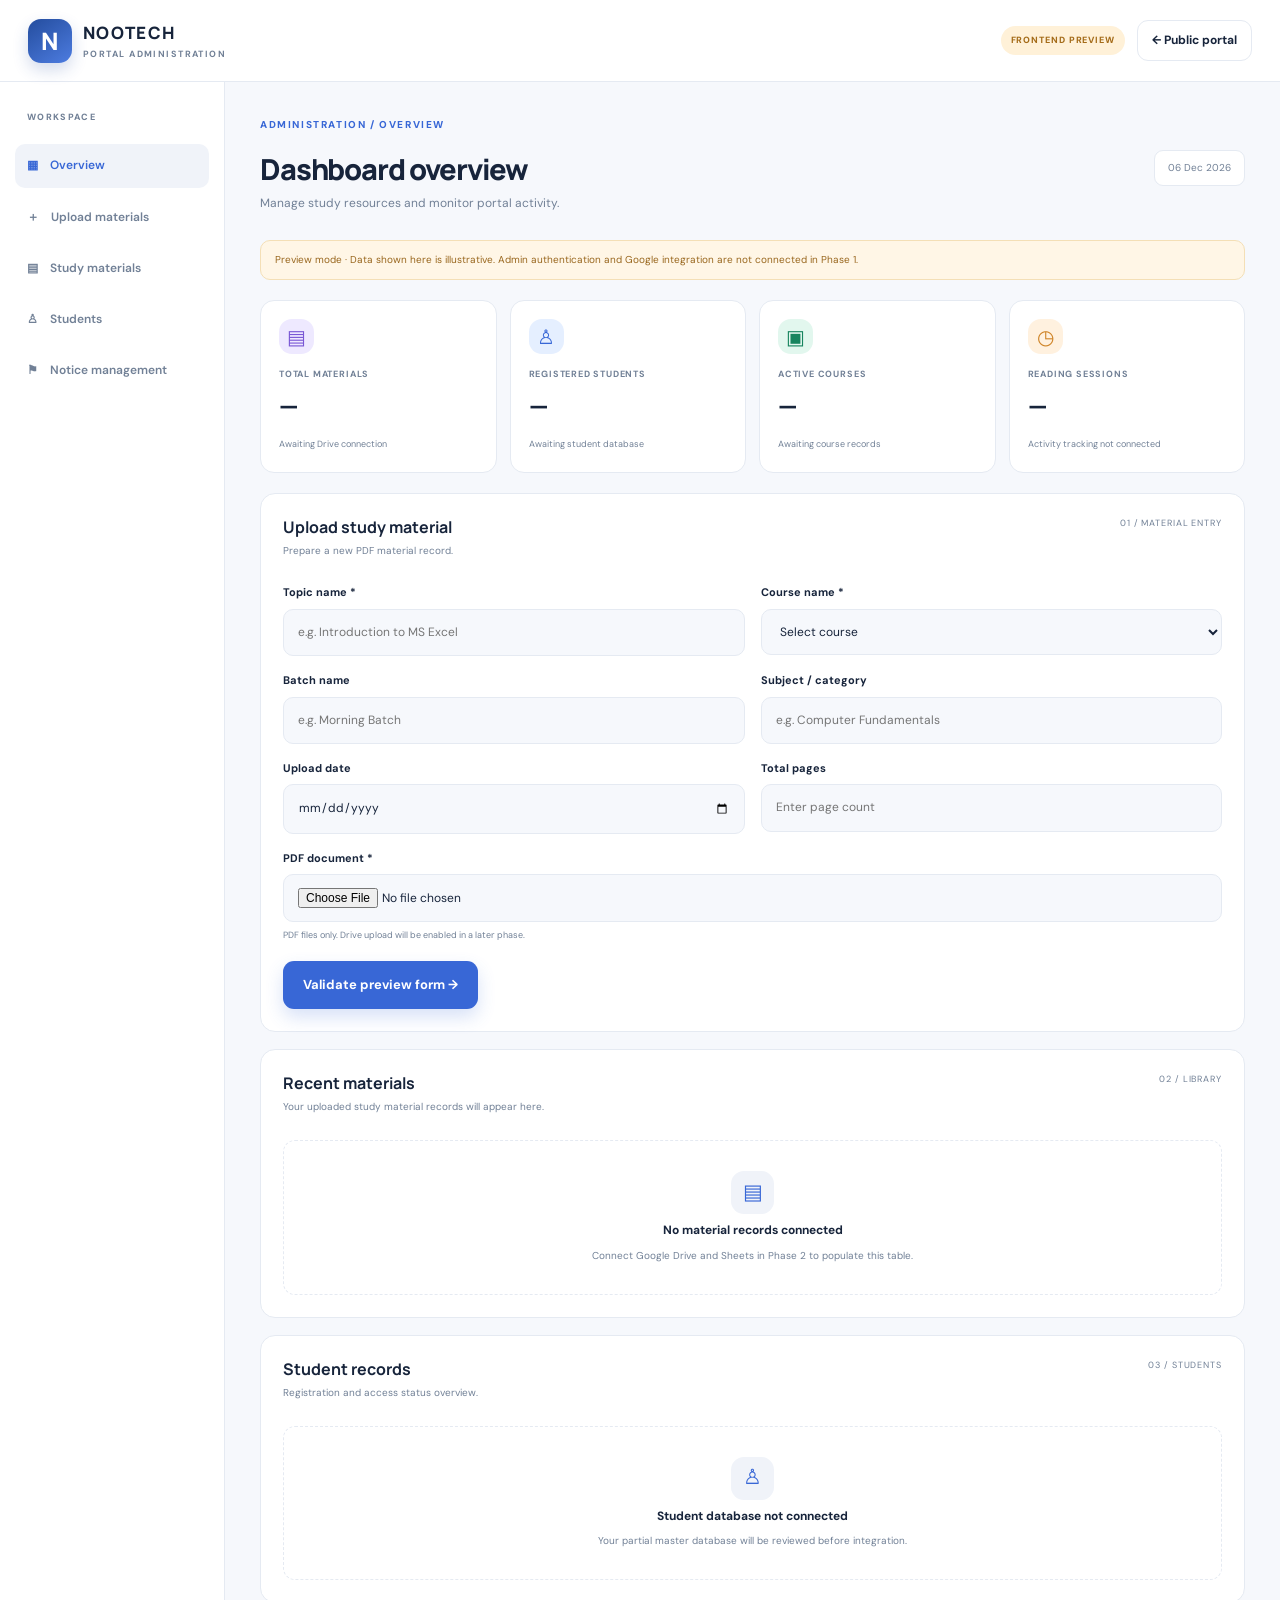
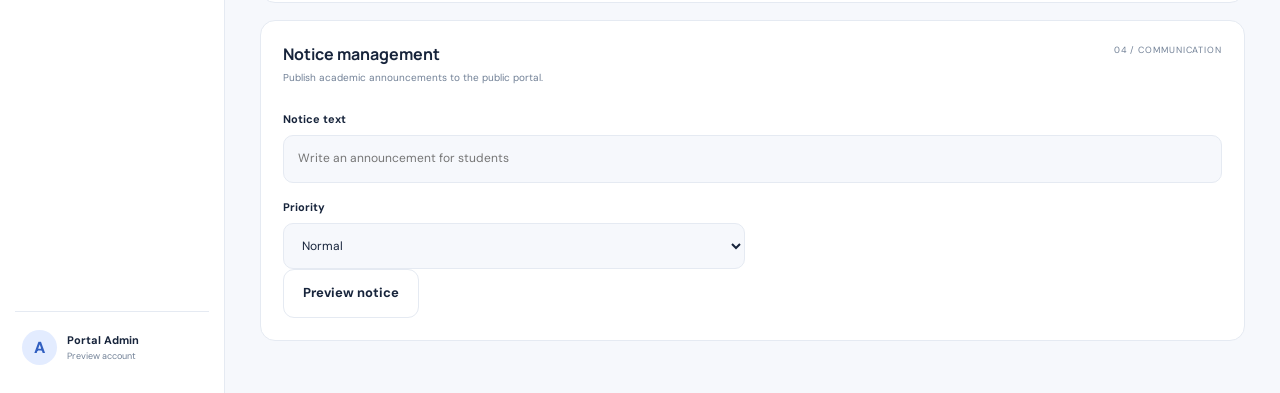
==== admin.html @ 755fc2bf "Add files via upload" ====
<!DOCTYPE html>
<html lang="en"><head><meta charset="UTF-8"><meta name="viewport" content="width=device-width,initial-scale=1"><title>Admin Dashboard | Nootech Study Portal</title><link rel="preconnect" href="https://fonts.googleapis.com"><link href="https://fonts.googleapis.com/css2?family=DM+Sans:wght@400;500;600;700&family=Manrope:wght@400;500;600;700;800&display=swap" rel="stylesheet"><link rel="stylesheet" href="css/style.css"></head>
<body class="dashboard-body">
<header class="site-header dashboard-header"><a class="brand" href="index.html"><div class="brand-logo"><span class="logo-fallback">N</span></div><div class="brand-copy"><strong>NOOTECH</strong><span>PORTAL ADMINISTRATION</span></div></a><div class="header-actions"><span class="admin-preview-label">FRONTEND PREVIEW</span><a class="btn btn-small btn-outline" href="index.html">← Public portal</a></div></header>
<main class="dashboard-wrap">
  <aside class="sidebar"><div class="sidebar-label">WORKSPACE</div><a class="side-link selected" href="#overview">▦ <span>Overview</span></a><a class="side-link" href="#upload">＋ <span>Upload materials</span></a><a class="side-link" href="#materials">▤ <span>Study materials</span></a><a class="side-link" href="#students">♙ <span>Students</span></a><a class="side-link" href="#notices">⚑ <span>Notice management</span></a><div class="sidebar-bottom"><span class="admin-avatar">A</span><div><b>Portal Admin</b><small>Preview account</small></div></div></aside>
  <div class="dashboard-content">
    <div class="dashboard-title" id="overview"><div><div class="eyebrow">ADMINISTRATION / OVERVIEW</div><h1>Dashboard overview</h1><p>Manage study resources and monitor portal activity.</p></div><span class="date-pill" id="adminDate">Today</span></div>
    <div class="preview-banner">Preview mode · Data shown here is illustrative. Admin authentication and Google integration are not connected in Phase 1.</div>
    <div class="stats-grid"><article class="stat-card"><span class="stat-icon purple">▤</span><small>TOTAL MATERIALS</small><strong>—</strong><em>Awaiting Drive connection</em></article><article class="stat-card"><span class="stat-icon blue">♙</span><small>REGISTERED STUDENTS</small><strong>—</strong><em>Awaiting student database</em></article><article class="stat-card"><span class="stat-icon green">▣</span><small>ACTIVE COURSES</small><strong>—</strong><em>Awaiting course records</em></article><article class="stat-card"><span class="stat-icon orange">◷</span><small>READING SESSIONS</small><strong>—</strong><em>Activity tracking not connected</em></article></div>
    <section class="panel" id="upload"><div class="panel-heading"><div><h2>Upload study material</h2><p>Prepare a new PDF material record.</p></div><span class="panel-step">01 / MATERIAL ENTRY</span></div><form class="admin-form" id="uploadPreviewForm"><div class="form-grid"><div class="field"><label>Topic name *</label><input required placeholder="e.g. Introduction to MS Excel"></div><div class="field"><label>Course name *</label><select required><option value="">Select course</option><option>OS-CIT</option><option>CCC</option><option>ADCA</option><option>APGDCA</option><option>Tally Prime with GST</option><option>General</option></select></div><div class="field"><label>Batch name</label><input placeholder="e.g. Morning Batch"></div><div class="field"><label>Subject / category</label><input placeholder="e.g. Computer Fundamentals"></div><div class="field"><label>Upload date</label><input type="date" id="uploadDate"></div><div class="field"><label>Total pages</label><input type="number" min="1" placeholder="Enter page count"></div><div class="field field-wide"><label>PDF document *</label><input type="file" accept="application/pdf" required><small>PDF files only. Drive upload will be enabled in a later phase.</small></div></div><button class="btn btn-primary" type="submit">Validate preview form →</button><span class="form-feedback" id="uploadFeedback"></span></form></section>
    <section class="panel" id="materials"><div class="panel-heading"><div><h2>Recent materials</h2><p>Your uploaded study material records will appear here.</p></div><span class="panel-step">02 / LIBRARY</span></div><div class="empty-state"><div class="empty-icon">▤</div><b>No material records connected</b><span>Connect Google Drive and Sheets in Phase 2 to populate this table.</span></div></section>
    <section class="panel" id="students"><div class="panel-heading"><div><h2>Student records</h2><p>Registration and access status overview.</p></div><span class="panel-step">03 / STUDENTS</span></div><div class="empty-state"><div class="empty-icon">♙</div><b>Student database not connected</b><span>Your partial master database will be reviewed before integration.</span></div></section>
    <section class="panel" id="notices"><div class="panel-heading"><div><h2>Notice management</h2><p>Publish academic announcements to the public portal.</p></div><span class="panel-step">04 / COMMUNICATION</span></div><div class="form-grid"><div class="field field-wide"><label>Notice text</label><input id="noticeDraft" placeholder="Write an announcement for students"></div><div class="field"><label>Priority</label><select><option>Normal</option><option>Important</option><option>Urgent</option></select></div></div><button class="btn btn-outline" id="noticePreview">Preview notice</button><span class="form-feedback" id="noticeFeedback"></span></section>
  </div>
</main><script src="js/app.js"></script></body></html>
---- css/style.css ----
@import url('https://fonts.googleapis.com/css2?family=DM+Sans:wght@400;500;600;700&family=Manrope:wght@400;500;600;700;800&display=swap');
:root{--bg:#f6f8fc;--surface:#fff;--surface-2:#f0f3f9;--text:#17243b;--muted:#718096;--line:#e5eaf2;--navy:#142746;--blue:#3867d6;--blue-2:#244da9;--green:#16845e;--shadow:0 18px 55px rgba(22,43,78,.09);--radius:20px}
[data-theme="dark"]{--bg:#0d1524;--surface:#131f32;--surface-2:#1b2a40;--text:#edf3ff;--muted:#a0aec2;--line:#263750;--navy:#eaf1ff;--blue:#79a1ff;--blue-2:#4f7ee8;--green:#58c99c;--shadow:0 18px 55px rgba(0,0,0,.25)}
*{box-sizing:border-box}html{scroll-behavior:smooth}body{margin:0;background:var(--bg);color:var(--text);font-family:'DM Sans',sans-serif;line-height:1.6}a{color:inherit;text-decoration:none}button,input,select{font:inherit}button,a{ -webkit-tap-highlight-color:transparent}.section-wrap{width:min(1160px,calc(100% - 48px));margin-inline:auto}
.announcement{height:38px;background:#122544;color:#eaf1ff;display:flex;align-items:center;overflow:hidden;font-size:11px;letter-spacing:.04em}.announcement-tag{height:100%;display:flex;align-items:center;padding:0 18px;background:#315fc1;font-weight:800;white-space:nowrap}.ticker{overflow:hidden;flex:1}.ticker-track{white-space:nowrap;display:inline-block;padding-left:100%;animation:ticker 26s linear infinite}.ticker:hover .ticker-track{animation-play-state:paused}@keyframes ticker{to{transform:translateX(-100%)}}
.site-header{height:82px;padding:0 max(24px,calc((100% - 1160px)/2));display:flex;align-items:center;justify-content:space-between;background:var(--surface);border-bottom:1px solid var(--line);position:relative;z-index:5}.brand{display:flex;align-items:center;gap:11px}.brand-logo{width:44px;height:44px;border-radius:13px;background:linear-gradient(145deg,#244d9e,#4d7ce0);display:grid;place-items:center;overflow:hidden;box-shadow:0 7px 16px #244d9e33}.brand-logo img{width:100%;height:100%;object-fit:contain;background:#fff}.logo-fallback{display:grid;place-items:center;color:#fff;font:800 24px Manrope,sans-serif}.brand-copy{display:flex;flex-direction:column;line-height:1.2}.brand-copy strong{font:800 17px Manrope,sans-serif;letter-spacing:.08em}.brand-copy span{font-size:9px;letter-spacing:.16em;color:var(--muted);font-weight:700;margin-top:5px}.desktop-nav{display:flex;gap:32px;color:var(--muted);font-size:13px;font-weight:600}.desktop-nav a:hover,.desktop-nav a.active{color:var(--blue)}.header-actions{display:flex;align-items:center;gap:12px}.icon-btn,.menu-toggle{border:1px solid var(--line);background:var(--surface);color:var(--text);width:39px;height:39px;border-radius:12px;cursor:pointer;font-size:18px}.menu-toggle{display:none}.btn{display:inline-flex;align-items:center;justify-content:center;gap:12px;padding:13px 19px;border-radius:11px;font-weight:700;font-size:13px;border:1px solid transparent;cursor:pointer;transition:.2s}.btn:hover{transform:translateY(-2px)}.btn-primary{background:var(--blue);color:#fff;box-shadow:0 8px 18px #3867d633}.btn-primary:hover{background:var(--blue-2)}.btn-outline{border-color:var(--line);color:var(--text);background:var(--surface)}.btn-quiet{color:var(--text);background:transparent}.btn-small{padding:10px 14px;font-size:12px}.btn-white{background:#fff;color:#17345e}.btn-full{width:100%;margin-top:8px}
.hero{min-height:520px;display:grid;grid-template-columns:1.05fr .95fr;align-items:center;gap:55px;padding-block:72px 62px}.eyebrow{font-size:10px;font-weight:800;letter-spacing:.16em;color:var(--blue);margin-bottom:16px}.pulse{display:inline-block;width:7px;height:7px;background:#24b47e;border-radius:50%;margin-right:8px;box-shadow:0 0 0 4px #24b47e20}.hero h1{font:800 clamp(42px,5vw,65px)/1.09 Manrope,sans-serif;letter-spacing:-.055em;margin:0;color:var(--text)}.hero h1 span,.section-heading h2 span{color:var(--blue)}.hero-lead{max-width:530px;color:var(--muted);font-size:15px;line-height:1.85;margin:22px 0 25px}.hero-actions{display:flex;align-items:center;gap:13px;flex-wrap:wrap}.hero-trust{font-size:11px;color:var(--muted);margin-top:26px}.trust-icon{display:inline-grid;place-items:center;width:18px;height:18px;border-radius:50%;background:#dff6eb;color:#16845e;font-weight:800;margin-right:7px}.hero-visual{height:370px;position:relative;display:grid;place-items:center}.visual-glow{position:absolute;width:340px;height:340px;background:radial-gradient(circle,#dce8ff 0%,#e9efff77 50%,transparent 72%);border-radius:50%}.main-visual-card{width:min(390px,90%);height:290px;position:relative;z-index:1;border:1px solid #ffffffaa;border-radius:23px;background:linear-gradient(145deg,#1b345a,#10213d);box-shadow:0 30px 70px #152b4c35;padding:20px;color:white;transform:rotate(-3deg)}.visual-top{display:flex;gap:5px;align-items:center}.tiny-dot{width:6px;height:6px;border-radius:50%;background:#6f91c6}.visual-label{font-size:8px;letter-spacing:.2em;color:#a8bddf;margin-left:auto}.book-illustration{height:175px;position:relative;display:grid;place-items:center}.book{position:absolute;width:112px;height:145px;border-radius:7px 13px 13px 7px;box-shadow:9px 12px 22px #07152b66}.book-back{background:#83a8ed;transform:translate(15px,-2px) rotate(8deg)}.book-front{background:linear-gradient(145deg,#f6f8ff,#dbe7ff);color:#234b91;display:flex;flex-direction:column;align-items:center;justify-content:center;transform:translate(-9px,3px) rotate(-4deg);border-left:6px solid #b6cdf6}.book-mark{font:800 36px Manrope}.book-front small{font-size:9px;font-weight:800;letter-spacing:.14em;text-align:center}.pdf-chip{position:absolute;right:70px;bottom:25px;background:#fff;color:#d94d56;padding:7px 10px;border-radius:8px;font-size:10px;font-weight:800;box-shadow:0 7px 18px #06162c44}.visual-bottom{display:flex;align-items:center;justify-content:space-between;border-top:1px solid #ffffff22;padding-top:14px}.visual-bottom div:first-child{display:flex;flex-direction:column}.visual-bottom strong{font-size:12px}.visual-bottom span{font-size:9px;color:#a9bbd8}.round-arrow{width:30px;height:30px;display:grid;place-items:center;background:#ffffff18;border-radius:50%}.floating-note{position:absolute;right:-3px;bottom:30px;z-index:2;background:var(--surface);padding:13px 17px;border-radius:14px;box-shadow:var(--shadow);display:flex;align-items:center;gap:11px}.note-icon{width:33px;height:33px;background:#fff2d9;color:#d58a17;display:grid;place-items:center;border-radius:10px}.floating-note div{display:flex;flex-direction:column}.floating-note b{font-size:11px}.floating-note small{font-size:9px;color:var(--muted)}.hero-orbit{position:absolute;border:1px solid #a9c3f855;border-radius:50%;transform:rotate(-20deg)}.orbit-one{width:440px;height:230px}.orbit-two{width:490px;height:280px;transform:rotate(35deg)}
.status-strip{display:grid;grid-template-columns:repeat(3,1fr);background:var(--surface);border:1px solid var(--line);border-radius:16px;box-shadow:var(--shadow);padding:19px 26px;margin-bottom:95px}.status-item{display:flex;align-items:center;gap:13px;padding-left:22px;border-left:1px solid var(--line)}.status-item:first-child{border:0;padding-left:0}.status-icon{width:36px;height:36px;display:grid;place-items:center;border-radius:11px;background:var(--surface-2);color:var(--blue);font-size:18px}.status-green{color:#1aab78}.status-item div{display:flex;flex-direction:column}.status-item small{font-size:9px;letter-spacing:.1em;color:var(--muted);font-weight:700}.status-item strong{font-size:12px;margin-top:3px}
.feature-section{padding-bottom:100px}.section-heading{display:flex;justify-content:space-between;align-items:end;margin-bottom:31px}.section-heading h2,.notice-inner h2{font:800 34px/1.2 Manrope,sans-serif;letter-spacing:-.04em;margin:0}.section-heading p{max-width:340px;color:var(--muted);font-size:13px;line-height:1.8;margin:0 0 4px}.feature-grid{display:grid;grid-template-columns:repeat(4,1fr);gap:15px}.feature-card{position:relative;overflow:hidden;min-height:210px;background:var(--surface);border:1px solid var(--line);border-radius:17px;padding:24px 21px;transition:.25s}.feature-card:hover{transform:translateY(-5px);box-shadow:var(--shadow)}.feature-icon,.stat-icon{width:42px;height:42px;display:grid;place-items:center;border-radius:13px;font-size:20px;margin-bottom:20px}.purple{background:#eee9ff;color:#7957d5}.blue{background:#e5efff;color:#3867d6}.green{background:#e2f7ee;color:#16845e}.orange{background:#fff1df;color:#cf8427}.feature-card h3{font:700 15px Manrope;margin:0 0 9px}.feature-card p{font-size:11px;line-height:1.8;color:var(--muted);margin:0;max-width:210px}.feature-index{position:absolute;right:19px;bottom:15px;color:var(--line);font:800 25px Manrope}
.notice-section{background:var(--surface-2);padding:62px 0}.notice-inner{display:grid;grid-template-columns:.8fr 1.2fr;align-items:center;gap:55px}.notice-inner h2{font-size:29px}.notice-inner p{font-size:12px;color:var(--muted)}.notice-placeholder{background:var(--surface);border:1px solid var(--line);border-radius:15px;padding:20px;display:flex;align-items:center;gap:15px}.notice-symbol{width:38px;height:38px;border-radius:12px;background:#fff0d9;color:#c57a17;display:grid;place-items:center;font-weight:800}.notice-placeholder div{display:flex;flex-direction:column;flex:1}.notice-placeholder b{font-size:12px}.notice-placeholder small{font-size:10px;color:var(--muted);margin-top:4px}.notice-arrow{color:var(--blue)}
.admission-section{padding-block:80px}.admission-card{min-height:285px;background:linear-gradient(115deg,#172e52,#2857a6);border-radius:23px;overflow:hidden;position:relative;padding:48px 55px;color:#fff;display:flex;align-items:center;justify-content:space-between}.admission-copy{position:relative;z-index:1}.light-eyebrow{color:#a9c7ff}.admission-card h2{font:800 34px/1.17 Manrope;margin:0;letter-spacing:-.04em}.admission-card p{font-size:12px;color:#c8d6ed;max-width:420px;margin:14px 0 21px}.admission-orb{position:absolute;width:420px;height:420px;border:1px solid #ffffff18;border-radius:50%;right:18%;top:-80px;box-shadow:0 0 0 45px #ffffff08,0 0 0 90px #ffffff05}.admission-side{position:relative;z-index:1;display:flex;flex-direction:column;align-items:center;gap:10px;margin-right:8%}.admission-emblem{width:110px;height:110px;border:1px solid #ffffff55;border-radius:28px;display:grid;place-items:center;font:800 54px Manrope;color:#fff;transform:rotate(8deg)}.admission-emblem span{font-size:22px;color:#a9c7ff}.admission-side small{font-size:8px;letter-spacing:.17em;color:#c8d6ed}
.site-footer{background:#0f1e35;color:#fff;padding-top:52px}.footer-main{display:grid;grid-template-columns:1.4fr .7fr .8fr 1.2fr;gap:35px;padding-bottom:43px}.footer-brand .brand-copy strong{color:#fff}.footer-brand .brand-copy span{color:#9caec9}.footer-brand p{font-size:11px;line-height:1.9;color:#a6b5cc;max-width:250px;margin-top:18px}.footer-links,.footer-contact{display:flex;flex-direction:column;gap:10px;font-size:11px;color:#a6b5cc}.footer-links b,.footer-contact b{font-size:11px;color:#fff;margin-bottom:5px}.footer-links a:hover,.footer-contact a:hover{color:#fff}.footer-bottom{border-top:1px solid #ffffff20;min-height:58px;display:flex;align-items:center;justify-content:space-between;color:#93a4bf;font-size:10px}.footer-bottom b{color:#fff}
.modal-backdrop{position:fixed;inset:0;background:#081326b8;backdrop-filter:blur(6px);display:none;place-items:center;padding:20px;z-index:20}.modal-backdrop.open{display:grid}.access-modal{position:relative;width:min(440px,100%);background:var(--surface);border:1px solid var(--line);border-radius:22px;padding:34px;box-shadow:0 30px 100px #06142d66}.modal-close{position:absolute;right:17px;top:13px;border:0;background:transparent;color:var(--muted);font-size:27px;cursor:pointer}.modal-mark{width:42px;height:42px;display:grid;place-items:center;background:linear-gradient(145deg,#244d9e,#4d7ce0);color:white;border-radius:13px;font:800 22px Manrope;margin-bottom:22px}.access-modal h2{font:800 29px Manrope;margin:0}.access-modal p{font-size:12px;color:var(--muted);line-height:1.8;margin:8px 0 23px}.access-modal label,.field label{display:block;font-size:11px;font-weight:700;margin-bottom:7px}.access-modal input,.field input,.field select,.library-search{width:100%;border:1px solid var(--line);background:var(--bg);color:var(--text);padding:13px 14px;border-radius:10px;outline:none;font-size:12px}.access-modal input:focus,.field input:focus,.field select:focus,.library-search:focus{border-color:var(--blue);box-shadow:0 0 0 3px #3867d61a}.modal-foot,.demo-notice{font-size:10px;color:var(--muted);line-height:1.7;margin-top:16px}.demo-notice{padding:9px 11px;background:var(--surface-2);border-radius:8px}
.dashboard-body{background:var(--bg)}.dashboard-header{padding-inline:28px}.admin-preview-label{font-size:9px;letter-spacing:.1em;color:#a46b18;background:#fff1d8;border-radius:20px;padding:7px 10px;font-weight:800}.dashboard-wrap{display:grid;grid-template-columns:225px 1fr;min-height:calc(100vh - 82px)}.sidebar{background:var(--surface);border-right:1px solid var(--line);padding:28px 15px;display:flex;flex-direction:column;gap:8px}.sidebar-label{font-size:9px;letter-spacing:.15em;font-weight:800;color:var(--muted);padding:0 12px 12px}.side-link{display:flex;gap:12px;align-items:center;padding:12px;border-radius:10px;color:var(--muted);font-size:12px;font-weight:600}.side-link.selected,.side-link:hover{background:var(--surface-2);color:var(--blue)}.sidebar-bottom{margin-top:auto;border-top:1px solid var(--line);padding:18px 7px 0;display:flex;align-items:center;gap:10px}.admin-avatar,.student-avatar,.profile-avatar{width:35px;height:35px;border-radius:50%;background:#e3ecff;color:#315fc1;display:grid;place-items:center;font-weight:800}.sidebar-bottom div{display:flex;flex-direction:column}.sidebar-bottom b{font-size:11px}.sidebar-bottom small{font-size:9px;color:var(--muted)}.dashboard-content{padding:35px;max-width:1300px;width:100%;margin:auto}.dashboard-title{display:flex;align-items:center;justify-content:space-between;margin-bottom:22px}.dashboard-title h1,.student-welcome h1{font:800 29px Manrope;margin:0;letter-spacing:-.04em}.dashboard-title p,.student-welcome p{font-size:12px;color:var(--muted);margin:5px 0}.date-pill{background:var(--surface);border:1px solid var(--line);padding:9px 13px;border-radius:9px;font-size:10px;color:var(--muted)}.preview-banner{background:#fff6e6;border:1px solid #f4dfb6;color:#98661d;padding:11px 14px;border-radius:10px;font-size:10px;margin-bottom:20px}.stats-grid{display:grid;grid-template-columns:repeat(4,1fr);gap:13px;margin-bottom:20px}.stat-card,.student-stat{background:var(--surface);border:1px solid var(--line);border-radius:14px;padding:18px}.stat-card .stat-icon,.student-stat .stat-icon{margin-bottom:13px;width:35px;height:35px}.stat-card small,.student-stat small{display:block;font-size:9px;letter-spacing:.09em;color:var(--muted);font-weight:700}.stat-card strong,.student-stat strong{display:block;font:800 25px Manrope;margin:6px 0}.stat-card em,.student-stat>span:last-child{font-size:9px;color:var(--muted);font-style:normal}.panel{background:var(--surface);border:1px solid var(--line);border-radius:15px;padding:22px;margin-bottom:17px}.panel-heading{display:flex;justify-content:space-between;align-items:start;margin-bottom:20px}.panel-heading h2{font:700 16px Manrope;margin:0}.panel-heading p{font-size:10px;color:var(--muted);margin:5px 0}.panel-step{font-size:9px;letter-spacing:.1em;color:var(--muted)}.form-grid{display:grid;grid-template-columns:repeat(2,1fr);gap:16px}.field-wide{grid-column:1/-1}.field small{display:block;font-size:9px;color:var(--muted);margin-top:6px}.admin-form>.btn{margin-top:18px}.form-feedback{font-size:10px;color:var(--green);margin-left:12px}.empty-state{border:1px dashed var(--line);border-radius:12px;padding:30px;display:flex;flex-direction:column;align-items:center;text-align:center;gap:7px}.empty-icon{width:43px;height:43px;border-radius:13px;background:var(--surface-2);display:grid;place-items:center;color:var(--blue);font-size:21px}.empty-state b{font-size:12px}.empty-state span{font-size:10px;color:var(--muted)}.dashboard-content .btn-outline{cursor:pointer}
.student-wrap{width:min(1100px,calc(100% - 40px));margin:48px auto}.student-welcome{display:flex;justify-content:space-between;align-items:center;margin-bottom:22px}.student-avatar{width:52px;height:52px;font-size:20px}.student-summary{display:grid;grid-template-columns:2fr 1fr 1fr;gap:14px;margin-bottom:42px}.student-profile-card,.student-stat{background:var(--surface);border:1px solid var(--line);border-radius:15px;padding:20px}.profile-top{display:flex;gap:13px;align-items:center}.profile-avatar{width:43px;height:43px;font-size:18px}.profile-top small,.profile-details small{font-size:8px;letter-spacing:.1em;color:var(--muted);font-weight:800}.profile-top h2{font:700 16px Manrope;margin:2px 0}.profile-top span{font-size:10px;color:var(--muted)}.profile-details{display:flex;gap:30px;margin-top:22px;padding-top:17px;border-top:1px solid var(--line)}.profile-details div{display:flex;flex-direction:column;gap:4px}.profile-details b{font-size:10px}.library-heading{display:flex;justify-content:space-between;align-items:end;margin-bottom:18px}.library-heading h2{font:800 24px Manrope;margin:0}.library-heading p{font-size:11px;color:var(--muted);margin:4px 0}.library-search{width:230px}.material-empty{min-height:260px;background:var(--surface);border:1px dashed var(--line);border-radius:16px;display:flex;align-items:center;justify-content:center;flex-direction:column;text-align:center;padding:30px}.material-empty h3{font:700 16px Manrope;margin:12px 0 4px}.material-empty p{max-width:410px;color:var(--muted);font-size:11px;margin:0 0 17px}
.reader-body{background:#e9edf4;min-height:100vh}.reader-header{height:72px;padding:0 max(22px,calc((100% - 1100px)/2));background:var(--surface);display:flex;justify-content:space-between;align-items:center;border-bottom:1px solid var(--line)}.reader-shell{width:min(1050px,calc(100% - 40px));margin:35px auto}.reader-title{display:flex;align-items:center;justify-content:space-between;margin-bottom:18px}.reader-title h1{font:800 22px Manrope;margin:0}.reader-title p{font-size:10px;color:var(--muted);margin:4px 0}.secure-pill{font-size:9px;font-weight:800;color:#16845e;background:#e0f5eb;padding:8px 11px;border-radius:20px}.reader-toolbar{height:48px;background:#172b4a;color:#fff;border-radius:10px 10px 0 0;display:flex;align-items:center;justify-content:space-between;padding:0 15px;font-size:9px;letter-spacing:.08em}.reader-toolbar div{display:flex;align-items:center;gap:12px}.reader-toolbar button{border:1px solid #ffffff33;background:#ffffff12;color:#fff;padding:5px 9px;border-radius:5px;font-size:9px}.reader-canvas{background:#dce2eb;min-height:590px;padding:35px;display:flex;justify-content:center}.pdf-page-preview{width:min(490px,100%);min-height:620px;background:#fff;color:#23324a;box-shadow:0 5px 25px #263b5a20;padding:55px 48px;position:relative;overflow:hidden}.pdf-watermark{position:absolute;top:48%;left:5%;width:90%;text-align:center;transform:rotate(-28deg);font:800 22px Manrope;color:#244d9e0e;letter-spacing:.1em}.pdf-page-brand{font:800 11px Manrope;color:#234b91;letter-spacing:.1em}.pdf-page-rule{height:3px;background:#315fc1;margin:13px 0 65px}.pdf-page-kicker{font-size:9px;letter-spacing:.18em;color:#5274ad;font-weight:800}.pdf-page-preview h2{font:800 30px/1.2 Manrope;margin:14px 0}.pdf-page-preview p{font-size:11px;line-height:1.9;color:#728097}.pdf-page-number{position:absolute;bottom:28px;right:35px;font-size:9px;color:#9aa7b8}.reader-disclaimer{text-align:center;font-size:10px;color:#67758a;padding:15px}
@media(max-width:900px){.desktop-nav{gap:17px}.hero{gap:20px}.feature-grid{grid-template-columns:repeat(2,1fr)}.footer-main{grid-template-columns:repeat(2,1fr)}.stats-grid{grid-template-columns:repeat(2,1fr)}.student-summary{grid-template-columns:1fr 1fr}.student-profile-card{grid-column:1/-1}}
@media(max-width:650px){.section-wrap{width:calc(100% - 34px)}.site-header{height:70px;padding-inline:17px}.desktop-nav{display:none}.menu-toggle{display:block}.header-actions .btn{display:none}.brand-logo{width:39px;height:39px}.hero{grid-template-columns:1fr;padding-block:55px 35px;gap:10px}.hero h1{font-size:46px}.hero-lead{font-size:13px}.hero-visual{height:315px}.main-visual-card{height:265px}.floating-note{right:0;bottom:8px}.orbit-one{width:340px}.orbit-two{width:370px}.status-strip{grid-template-columns:1fr;gap:15px;margin-bottom:65px;padding:18px}.status-item{border:0;border-top:1px solid var(--line);padding:13px 0 0}.status-item:first-child{padding:0}.section-heading{display:block}.section-heading h2,.notice-inner h2{font-size:29px}.section-heading p{margin-top:13px}.feature-grid{gap:10px}.feature-card{padding:18px 15px;min-height:205px}.feature-card h3{font-size:13px}.feature-card p{font-size:10px}.notice-inner{grid-template-columns:1fr;gap:18px}.admission-section{padding-block:55px}.admission-card{padding:34px 25px;min-height:310px}.admission-card h2{font-size:29px}.admission-side{display:none}.footer-main{grid-template-columns:1fr 1fr;gap:28px 18px}.footer-bottom{padding-block:14px;gap:8px;align-items:flex-start;flex-direction:column}.access-modal{padding:27px 23px}.dashboard-wrap{grid-template-columns:1fr}.sidebar{display:none}.dashboard-content{padding:22px 15px}.dashboard-title h1{font-size:23px}.stats-grid{gap:9px}.stat-card{padding:13px}.stat-card strong{font-size:21px}.panel{padding:17px}.form-grid{grid-template-columns:1fr}.field-wide{grid-column:auto}.panel-step{display:none}.student-wrap{margin:30px auto}.student-summary{grid-template-columns:1fr}.student-profile-card{grid-column:auto}.profile-details{gap:17px;flex-wrap:wrap}.library-heading{display:block}.library-search{width:100%;margin-top:13px}.reader-title{display:block}.secure-pill{display:inline-block;margin-top:12px}.reader-canvas{padding:15px}.pdf-page-preview{padding:38px 25px;min-height:520px}.reader-toolbar{font-size:8px}.reader-toolbar div{gap:5px}.reader-toolbar button{padding:4px}.reader-header{padding-inline:15px}.admin-preview-label{display:none}}
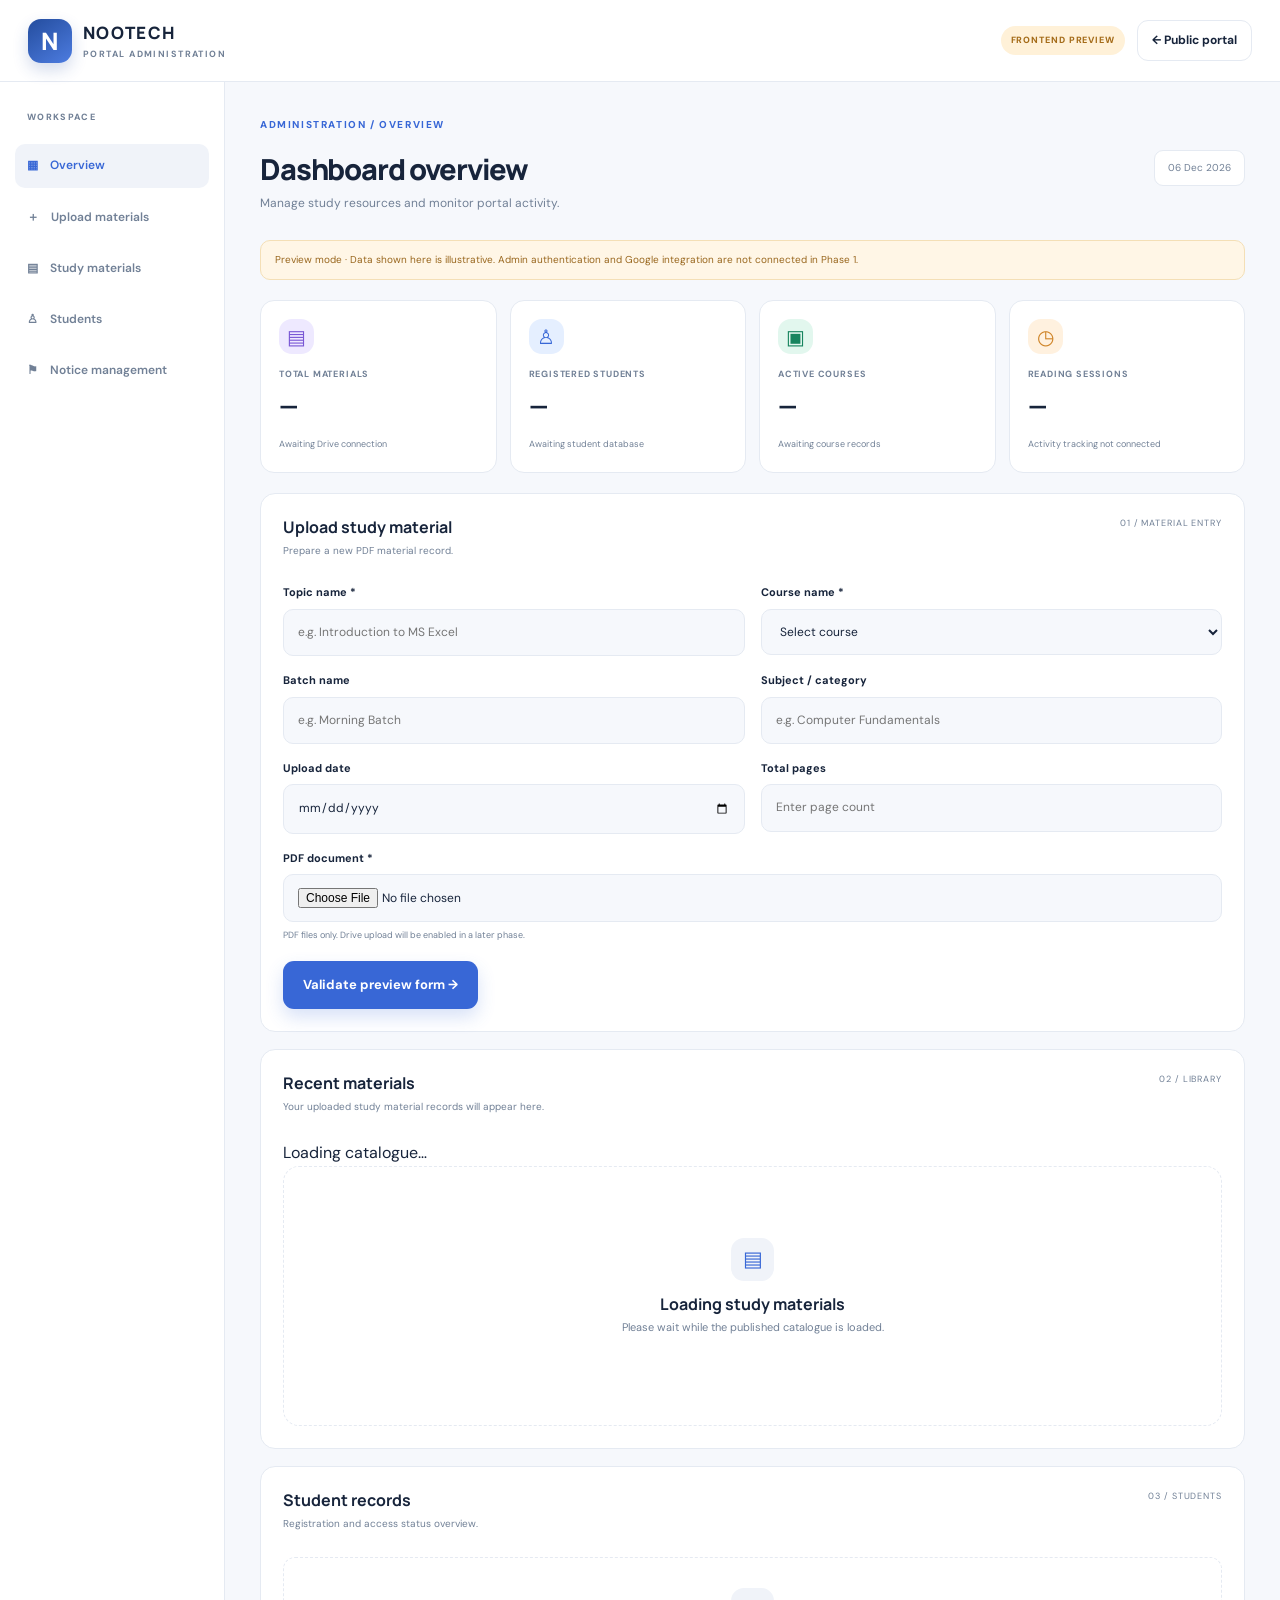
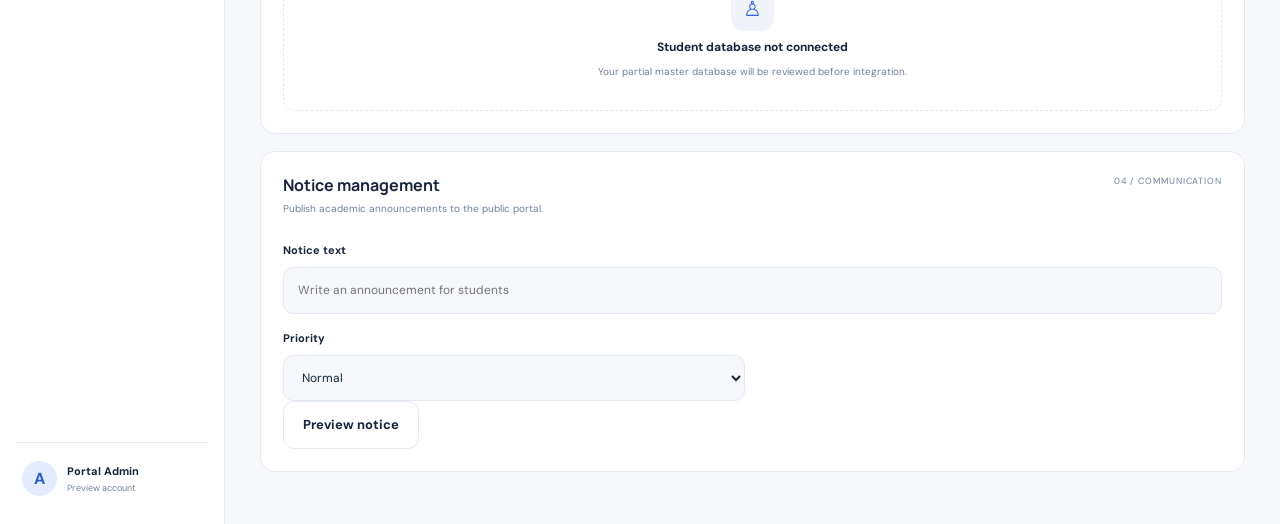
==== commit 040ea01b: "Update admin.html" ====
--- a/admin.html
+++ b/admin.html
@@ -9,7 +9,7 @@
     <div class="preview-banner">Preview mode · Data shown here is illustrative. Admin authentication and Google integration are not connected in Phase 1.</div>
     <div class="stats-grid"><article class="stat-card"><span class="stat-icon purple">▤</span><small>TOTAL MATERIALS</small><strong>—</strong><em>Awaiting Drive connection</em></article><article class="stat-card"><span class="stat-icon blue">♙</span><small>REGISTERED STUDENTS</small><strong>—</strong><em>Awaiting student database</em></article><article class="stat-card"><span class="stat-icon green">▣</span><small>ACTIVE COURSES</small><strong>—</strong><em>Awaiting course records</em></article><article class="stat-card"><span class="stat-icon orange">◷</span><small>READING SESSIONS</small><strong>—</strong><em>Activity tracking not connected</em></article></div>
     <section class="panel" id="upload"><div class="panel-heading"><div><h2>Upload study material</h2><p>Prepare a new PDF material record.</p></div><span class="panel-step">01 / MATERIAL ENTRY</span></div><form class="admin-form" id="uploadPreviewForm"><div class="form-grid"><div class="field"><label>Topic name *</label><input required placeholder="e.g. Introduction to MS Excel"></div><div class="field"><label>Course name *</label><select required><option value="">Select course</option><option>OS-CIT</option><option>CCC</option><option>ADCA</option><option>APGDCA</option><option>Tally Prime with GST</option><option>General</option></select></div><div class="field"><label>Batch name</label><input placeholder="e.g. Morning Batch"></div><div class="field"><label>Subject / category</label><input placeholder="e.g. Computer Fundamentals"></div><div class="field"><label>Upload date</label><input type="date" id="uploadDate"></div><div class="field"><label>Total pages</label><input type="number" min="1" placeholder="Enter page count"></div><div class="field field-wide"><label>PDF document *</label><input type="file" accept="application/pdf" required><small>PDF files only. Drive upload will be enabled in a later phase.</small></div></div><button class="btn btn-primary" type="submit">Validate preview form →</button><span class="form-feedback" id="uploadFeedback"></span></form></section>
-    <section class="panel" id="materials"><div class="panel-heading"><div><h2>Recent materials</h2><p>Your uploaded study material records will appear here.</p></div><span class="panel-step">02 / LIBRARY</span></div><div class="empty-state"><div class="empty-icon">▤</div><b>No material records connected</b><span>Connect Google Drive and Sheets in Phase 2 to populate this table.</span></div></section>
+    <section class="panel" id="materials"><div class="panel-heading"><div><h2>Recent materials</h2><p>Your uploaded study material records will appear here.</p></div><span class="panel-step">02 / LIBRARY</span></div><div class="library-result-line"><span id="adminMaterialCount">Loading catalogue…</span><span id="adminCatalogueStatus"></span></div><div class="material-grid" id="adminMaterialList" aria-live="polite"><div class="material-empty"><div class="empty-icon">▤</div><h3>Loading study materials</h3><p>Please wait while the published catalogue is loaded.</p></div></div></section>
     <section class="panel" id="students"><div class="panel-heading"><div><h2>Student records</h2><p>Registration and access status overview.</p></div><span class="panel-step">03 / STUDENTS</span></div><div class="empty-state"><div class="empty-icon">♙</div><b>Student database not connected</b><span>Your partial master database will be reviewed before integration.</span></div></section>
     <section class="panel" id="notices"><div class="panel-heading"><div><h2>Notice management</h2><p>Publish academic announcements to the public portal.</p></div><span class="panel-step">04 / COMMUNICATION</span></div><div class="form-grid"><div class="field field-wide"><label>Notice text</label><input id="noticeDraft" placeholder="Write an announcement for students"></div><div class="field"><label>Priority</label><select><option>Normal</option><option>Important</option><option>Urgent</option></select></div></div><button class="btn btn-outline" id="noticePreview">Preview notice</button><span class="form-feedback" id="noticeFeedback"></span></section>
   </div>
--- a/css/style.css
+++ b/css/style.css
@@ -15,4 +15,45 @@
 .student-wrap{width:min(1100px,calc(100% - 40px));margin:48px auto}.student-welcome{display:flex;justify-content:space-between;align-items:center;margin-bottom:22px}.student-avatar{width:52px;height:52px;font-size:20px}.student-summary{display:grid;grid-template-columns:2fr 1fr 1fr;gap:14px;margin-bottom:42px}.student-profile-card,.student-stat{background:var(--surface);border:1px solid var(--line);border-radius:15px;padding:20px}.profile-top{display:flex;gap:13px;align-items:center}.profile-avatar{width:43px;height:43px;font-size:18px}.profile-top small,.profile-details small{font-size:8px;letter-spacing:.1em;color:var(--muted);font-weight:800}.profile-top h2{font:700 16px Manrope;margin:2px 0}.profile-top span{font-size:10px;color:var(--muted)}.profile-details{display:flex;gap:30px;margin-top:22px;padding-top:17px;border-top:1px solid var(--line)}.profile-details div{display:flex;flex-direction:column;gap:4px}.profile-details b{font-size:10px}.library-heading{display:flex;justify-content:space-between;align-items:end;margin-bottom:18px}.library-heading h2{font:800 24px Manrope;margin:0}.library-heading p{font-size:11px;color:var(--muted);margin:4px 0}.library-search{width:230px}.material-empty{min-height:260px;background:var(--surface);border:1px dashed var(--line);border-radius:16px;display:flex;align-items:center;justify-content:center;flex-direction:column;text-align:center;padding:30px}.material-empty h3{font:700 16px Manrope;margin:12px 0 4px}.material-empty p{max-width:410px;color:var(--muted);font-size:11px;margin:0 0 17px}
 .reader-body{background:#e9edf4;min-height:100vh}.reader-header{height:72px;padding:0 max(22px,calc((100% - 1100px)/2));background:var(--surface);display:flex;justify-content:space-between;align-items:center;border-bottom:1px solid var(--line)}.reader-shell{width:min(1050px,calc(100% - 40px));margin:35px auto}.reader-title{display:flex;align-items:center;justify-content:space-between;margin-bottom:18px}.reader-title h1{font:800 22px Manrope;margin:0}.reader-title p{font-size:10px;color:var(--muted);margin:4px 0}.secure-pill{font-size:9px;font-weight:800;color:#16845e;background:#e0f5eb;padding:8px 11px;border-radius:20px}.reader-toolbar{height:48px;background:#172b4a;color:#fff;border-radius:10px 10px 0 0;display:flex;align-items:center;justify-content:space-between;padding:0 15px;font-size:9px;letter-spacing:.08em}.reader-toolbar div{display:flex;align-items:center;gap:12px}.reader-toolbar button{border:1px solid #ffffff33;background:#ffffff12;color:#fff;padding:5px 9px;border-radius:5px;font-size:9px}.reader-canvas{background:#dce2eb;min-height:590px;padding:35px;display:flex;justify-content:center}.pdf-page-preview{width:min(490px,100%);min-height:620px;background:#fff;color:#23324a;box-shadow:0 5px 25px #263b5a20;padding:55px 48px;position:relative;overflow:hidden}.pdf-watermark{position:absolute;top:48%;left:5%;width:90%;text-align:center;transform:rotate(-28deg);font:800 22px Manrope;color:#244d9e0e;letter-spacing:.1em}.pdf-page-brand{font:800 11px Manrope;color:#234b91;letter-spacing:.1em}.pdf-page-rule{height:3px;background:#315fc1;margin:13px 0 65px}.pdf-page-kicker{font-size:9px;letter-spacing:.18em;color:#5274ad;font-weight:800}.pdf-page-preview h2{font:800 30px/1.2 Manrope;margin:14px 0}.pdf-page-preview p{font-size:11px;line-height:1.9;color:#728097}.pdf-page-number{position:absolute;bottom:28px;right:35px;font-size:9px;color:#9aa7b8}.reader-disclaimer{text-align:center;font-size:10px;color:#67758a;padding:15px}
 @media(max-width:900px){.desktop-nav{gap:17px}.hero{gap:20px}.feature-grid{grid-template-columns:repeat(2,1fr)}.footer-main{grid-template-columns:repeat(2,1fr)}.stats-grid{grid-template-columns:repeat(2,1fr)}.student-summary{grid-template-columns:1fr 1fr}.student-profile-card{grid-column:1/-1}}
+@media(max-width:650px){.section-wrap{width:calc(100% - 34px)}.site-header{height:70px;padding-inline:17px}.desktop-nav{display:none}.menu-toggle{display:block}.header-actions .btn{display:none}.brand-logo{width:39px;height:39px}.hero{grid-template-columns:1fr;padding-block:55px 35px;gap:10px}.hero h1{font-size:46px}.hero-lead{font-size:13px}.hero-visual{height:315px}.main-visual-card{height:265px}.floating-note{right:0;bottom:8px}.orbit-one{width:340px}.orbit-two{width:370px}.status-strip{grid-template-columns:1fr;gap:15px;margin-bottom:65px;padding:18px}.status-item{border:0;border-top:1px solid var(--line);padding:13px 0 0}.status-item:first-child{padding:0}.section-heading{display:block}.section-heading h2,.notice-inner h2{font-size:29px}.section-heading p{margin-top:13px}.feature-grid{gap:10px}.feature-card{padding:18px 15px;min-height:205px}.feature-card h3{font-size:13px}.feature-card p{font-size:10px}.notice-inner{grid-template-columns:1fr;gap:18px}.admission-section{padding-block:55px}.admission-card{padding:34px 25px;min-height:310px}.admission-card h2{font-size:29px}.admission-side{display:none}.footer-main{grid-template-columns:1fr 1fr;gap:28px 18px}.footer-bottom{padding-block:14px;gap:8px;align-items:flex-start;flex-direction:column}.access-modal{padding:27px 23px}.dashboard-wrap{grid-template-columns:1fr}.sidebar{display:none}.dashboard-content{padding:22px 15px}.dashboard-title h1{font-size:23px}.stats-grid{gap:9px}.stat-card{padding:13px}.stat-card strong{font-size:21px}.panel{padding:17px}.form-grid{grid-template-columns:1fr}.field-wide{grid-column:auto}.panel-step{display:none}.student-wrap{margin:30px auto}.student-summary{grid-template-columns:1fr}.student-profile-card{grid-column:auto}.profile-details{gap:17px;flex-wrap:wrap}.library-heading{display:block}.library-search{width:100%;margin-top:13px}.reader-title{display:block}.secure-pill{display:inline-block;margin-top:12px}.reader-canvas{padding:15px}.pdf-page-preview{padding:38px 25px;min-height:520px}.reader-toolbar{font-size:8px}.reader-toolbar div{gap:5px}.reader-toolbar button{padding:4px}.reader-header{padding-inline:15px}.admin-preview-label{display:none}
+                       
+    /* design codes for student page*/                   
+                       @import url('https://fonts.googleapis.com/css2?family=DM+Sans:wght@400;500;600;700&family=Manrope:wght@400;500;600;700;800&display=swap');
+:root{--bg:#f6f8fc;--surface:#fff;--surface-2:#f0f3f9;--text:#17243b;--muted:#718096;--line:#e5eaf2;--navy:#142746;--blue:#3867d6;--blue-2:#244da9;--green:#16845e;--shadow:0 18px 55px rgba(22,43,78,.09);--radius:20px}
+[data-theme="dark"]{--bg:#0d1524;--surface:#131f32;--surface-2:#1b2a40;--text:#edf3ff;--muted:#a0aec2;--line:#263750;--navy:#eaf1ff;--blue:#79a1ff;--blue-2:#4f7ee8;--green:#58c99c;--shadow:0 18px 55px rgba(0,0,0,.25)}
+*{box-sizing:border-box}html{scroll-behavior:smooth}body{margin:0;background:var(--bg);color:var(--text);font-family:'DM Sans',sans-serif;line-height:1.6}a{color:inherit;text-decoration:none}button,input,select{font:inherit}button,a{ -webkit-tap-highlight-color:transparent}.section-wrap{width:min(1160px,calc(100% - 48px));margin-inline:auto}
+.announcement{height:38px;background:#122544;color:#eaf1ff;display:flex;align-items:center;overflow:hidden;font-size:11px;letter-spacing:.04em}.announcement-tag{height:100%;display:flex;align-items:center;padding:0 18px;background:#315fc1;font-weight:800;white-space:nowrap}.ticker{overflow:hidden;flex:1}.ticker-track{white-space:nowrap;display:inline-block;padding-left:100%;animation:ticker 26s linear infinite}.ticker:hover .ticker-track{animation-play-state:paused}@keyframes ticker{to{transform:translateX(-100%)}}
+.site-header{height:82px;padding:0 max(24px,calc((100% - 1160px)/2));display:flex;align-items:center;justify-content:space-between;background:var(--surface);border-bottom:1px solid var(--line);position:relative;z-index:5}.brand{display:flex;align-items:center;gap:11px}.brand-logo{width:44px;height:44px;border-radius:13px;background:linear-gradient(145deg,#244d9e,#4d7ce0);display:grid;place-items:center;overflow:hidden;box-shadow:0 7px 16px #244d9e33}.brand-logo img{width:100%;height:100%;object-fit:contain;background:#fff}.logo-fallback{display:grid;place-items:center;color:#fff;font:800 24px Manrope,sans-serif}.brand-copy{display:flex;flex-direction:column;line-height:1.2}.brand-copy strong{font:800 17px Manrope,sans-serif;letter-spacing:.08em}.brand-copy span{font-size:9px;letter-spacing:.16em;color:var(--muted);font-weight:700;margin-top:5px}.desktop-nav{display:flex;gap:32px;color:var(--muted);font-size:13px;font-weight:600}.desktop-nav a:hover,.desktop-nav a.active{color:var(--blue)}.header-actions{display:flex;align-items:center;gap:12px}.icon-btn,.menu-toggle{border:1px solid var(--line);background:var(--surface);color:var(--text);width:39px;height:39px;border-radius:12px;cursor:pointer;font-size:18px}.menu-toggle{display:none}.btn{display:inline-flex;align-items:center;justify-content:center;gap:12px;padding:13px 19px;border-radius:11px;font-weight:700;font-size:13px;border:1px solid transparent;cursor:pointer;transition:.2s}.btn:hover{transform:translateY(-2px)}.btn-primary{background:var(--blue);color:#fff;box-shadow:0 8px 18px #3867d633}.btn-primary:hover{background:var(--blue-2)}.btn-outline{border-color:var(--line);color:var(--text);background:var(--surface)}.btn-quiet{color:var(--text);background:transparent}.btn-small{padding:10px 14px;font-size:12px}.btn-white{background:#fff;color:#17345e}.btn-full{width:100%;margin-top:8px}
+.hero{min-height:520px;display:grid;grid-template-columns:1.05fr .95fr;align-items:center;gap:55px;padding-block:72px 62px}.eyebrow{font-size:10px;font-weight:800;letter-spacing:.16em;color:var(--blue);margin-bottom:16px}.pulse{display:inline-block;width:7px;height:7px;background:#24b47e;border-radius:50%;margin-right:8px;box-shadow:0 0 0 4px #24b47e20}.hero h1{font:800 clamp(42px,5vw,65px)/1.09 Manrope,sans-serif;letter-spacing:-.055em;margin:0;color:var(--text)}.hero h1 span,.section-heading h2 span{color:var(--blue)}.hero-lead{max-width:530px;color:var(--muted);font-size:15px;line-height:1.85;margin:22px 0 25px}.hero-actions{display:flex;align-items:center;gap:13px;flex-wrap:wrap}.hero-trust{font-size:11px;color:var(--muted);margin-top:26px}.trust-icon{display:inline-grid;place-items:center;width:18px;height:18px;border-radius:50%;background:#dff6eb;color:#16845e;font-weight:800;margin-right:7px}.hero-visual{height:370px;position:relative;display:grid;place-items:center}.visual-glow{position:absolute;width:340px;height:340px;background:radial-gradient(circle,#dce8ff 0%,#e9efff77 50%,transparent 72%);border-radius:50%}.main-visual-card{width:min(390px,90%);height:290px;position:relative;z-index:1;border:1px solid #ffffffaa;border-radius:23px;background:linear-gradient(145deg,#1b345a,#10213d);box-shadow:0 30px 70px #152b4c35;padding:20px;color:white;transform:rotate(-3deg)}.visual-top{display:flex;gap:5px;align-items:center}.tiny-dot{width:6px;height:6px;border-radius:50%;background:#6f91c6}.visual-label{font-size:8px;letter-spacing:.2em;color:#a8bddf;margin-left:auto}.book-illustration{height:175px;position:relative;display:grid;place-items:center}.book{position:absolute;width:112px;height:145px;border-radius:7px 13px 13px 7px;box-shadow:9px 12px 22px #07152b66}.book-back{background:#83a8ed;transform:translate(15px,-2px) rotate(8deg)}.book-front{background:linear-gradient(145deg,#f6f8ff,#dbe7ff);color:#234b91;display:flex;flex-direction:column;align-items:center;justify-content:center;transform:translate(-9px,3px) rotate(-4deg);border-left:6px solid #b6cdf6}.book-mark{font:800 36px Manrope}.book-front small{font-size:9px;font-weight:800;letter-spacing:.14em;text-align:center}.pdf-chip{position:absolute;right:70px;bottom:25px;background:#fff;color:#d94d56;padding:7px 10px;border-radius:8px;font-size:10px;font-weight:800;box-shadow:0 7px 18px #06162c44}.visual-bottom{display:flex;align-items:center;justify-content:space-between;border-top:1px solid #ffffff22;padding-top:14px}.visual-bottom div:first-child{display:flex;flex-direction:column}.visual-bottom strong{font-size:12px}.visual-bottom span{font-size:9px;color:#a9bbd8}.round-arrow{width:30px;height:30px;display:grid;place-items:center;background:#ffffff18;border-radius:50%}.floating-note{position:absolute;right:-3px;bottom:30px;z-index:2;background:var(--surface);padding:13px 17px;border-radius:14px;box-shadow:var(--shadow);display:flex;align-items:center;gap:11px}.note-icon{width:33px;height:33px;background:#fff2d9;color:#d58a17;display:grid;place-items:center;border-radius:10px}.floating-note div{display:flex;flex-direction:column}.floating-note b{font-size:11px}.floating-note small{font-size:9px;color:var(--muted)}.hero-orbit{position:absolute;border:1px solid #a9c3f855;border-radius:50%;transform:rotate(-20deg)}.orbit-one{width:440px;height:230px}.orbit-two{width:490px;height:280px;transform:rotate(35deg)}
+.status-strip{display:grid;grid-template-columns:repeat(3,1fr);background:var(--surface);border:1px solid var(--line);border-radius:16px;box-shadow:var(--shadow);padding:19px 26px;margin-bottom:95px}.status-item{display:flex;align-items:center;gap:13px;padding-left:22px;border-left:1px solid var(--line)}.status-item:first-child{border:0;padding-left:0}.status-icon{width:36px;height:36px;display:grid;place-items:center;border-radius:11px;background:var(--surface-2);color:var(--blue);font-size:18px}.status-green{color:#1aab78}.status-item div{display:flex;flex-direction:column}.status-item small{font-size:9px;letter-spacing:.1em;color:var(--muted);font-weight:700}.status-item strong{font-size:12px;margin-top:3px}
+.feature-section{padding-bottom:100px}.section-heading{display:flex;justify-content:space-between;align-items:end;margin-bottom:31px}.section-heading h2,.notice-inner h2{font:800 34px/1.2 Manrope,sans-serif;letter-spacing:-.04em;margin:0}.section-heading p{max-width:340px;color:var(--muted);font-size:13px;line-height:1.8;margin:0 0 4px}.feature-grid{display:grid;grid-template-columns:repeat(4,1fr);gap:15px}.feature-card{position:relative;overflow:hidden;min-height:210px;background:var(--surface);border:1px solid var(--line);border-radius:17px;padding:24px 21px;transition:.25s}.feature-card:hover{transform:translateY(-5px);box-shadow:var(--shadow)}.feature-icon,.stat-icon{width:42px;height:42px;display:grid;place-items:center;border-radius:13px;font-size:20px;margin-bottom:20px}.purple{background:#eee9ff;color:#7957d5}.blue{background:#e5efff;color:#3867d6}.green{background:#e2f7ee;color:#16845e}.orange{background:#fff1df;color:#cf8427}.feature-card h3{font:700 15px Manrope;margin:0 0 9px}.feature-card p{font-size:11px;line-height:1.8;color:var(--muted);margin:0;max-width:210px}.feature-index{position:absolute;right:19px;bottom:15px;color:var(--line);font:800 25px Manrope}
+.notice-section{background:var(--surface-2);padding:62px 0}.notice-inner{display:grid;grid-template-columns:.8fr 1.2fr;align-items:center;gap:55px}.notice-inner h2{font-size:29px}.notice-inner p{font-size:12px;color:var(--muted)}.notice-placeholder{background:var(--surface);border:1px solid var(--line);border-radius:15px;padding:20px;display:flex;align-items:center;gap:15px}.notice-symbol{width:38px;height:38px;border-radius:12px;background:#fff0d9;color:#c57a17;display:grid;place-items:center;font-weight:800}.notice-placeholder div{display:flex;flex-direction:column;flex:1}.notice-placeholder b{font-size:12px}.notice-placeholder small{font-size:10px;color:var(--muted);margin-top:4px}.notice-arrow{color:var(--blue)}
+.admission-section{padding-block:80px}.admission-card{min-height:285px;background:linear-gradient(115deg,#172e52,#2857a6);border-radius:23px;overflow:hidden;position:relative;padding:48px 55px;color:#fff;display:flex;align-items:center;justify-content:space-between}.admission-copy{position:relative;z-index:1}.light-eyebrow{color:#a9c7ff}.admission-card h2{font:800 34px/1.17 Manrope;margin:0;letter-spacing:-.04em}.admission-card p{font-size:12px;color:#c8d6ed;max-width:420px;margin:14px 0 21px}.admission-orb{position:absolute;width:420px;height:420px;border:1px solid #ffffff18;border-radius:50%;right:18%;top:-80px;box-shadow:0 0 0 45px #ffffff08,0 0 0 90px #ffffff05}.admission-side{position:relative;z-index:1;display:flex;flex-direction:column;align-items:center;gap:10px;margin-right:8%}.admission-emblem{width:110px;height:110px;border:1px solid #ffffff55;border-radius:28px;display:grid;place-items:center;font:800 54px Manrope;color:#fff;transform:rotate(8deg)}.admission-emblem span{font-size:22px;color:#a9c7ff}.admission-side small{font-size:8px;letter-spacing:.17em;color:#c8d6ed}
+.site-footer{background:#0f1e35;color:#fff;padding-top:52px}.footer-main{display:grid;grid-template-columns:1.4fr .7fr .8fr 1.2fr;gap:35px;padding-bottom:43px}.footer-brand .brand-copy strong{color:#fff}.footer-brand .brand-copy span{color:#9caec9}.footer-brand p{font-size:11px;line-height:1.9;color:#a6b5cc;max-width:250px;margin-top:18px}.footer-links,.footer-contact{display:flex;flex-direction:column;gap:10px;font-size:11px;color:#a6b5cc}.footer-links b,.footer-contact b{font-size:11px;color:#fff;margin-bottom:5px}.footer-links a:hover,.footer-contact a:hover{color:#fff}.footer-bottom{border-top:1px solid #ffffff20;min-height:58px;display:flex;align-items:center;justify-content:space-between;color:#93a4bf;font-size:10px}.footer-bottom b{color:#fff}
+.modal-backdrop{position:fixed;inset:0;background:#081326b8;backdrop-filter:blur(6px);display:none;place-items:center;padding:20px;z-index:20}.modal-backdrop.open{display:grid}.access-modal{position:relative;width:min(440px,100%);background:var(--surface);border:1px solid var(--line);border-radius:22px;padding:34px;box-shadow:0 30px 100px #06142d66}.modal-close{position:absolute;right:17px;top:13px;border:0;background:transparent;color:var(--muted);font-size:27px;cursor:pointer}.modal-mark{width:42px;height:42px;display:grid;place-items:center;background:linear-gradient(145deg,#244d9e,#4d7ce0);color:white;border-radius:13px;font:800 22px Manrope;margin-bottom:22px}.access-modal h2{font:800 29px Manrope;margin:0}.access-modal p{font-size:12px;color:var(--muted);line-height:1.8;margin:8px 0 23px}.access-modal label,.field label{display:block;font-size:11px;font-weight:700;margin-bottom:7px}.access-modal input,.field input,.field select,.library-search{width:100%;border:1px solid var(--line);background:var(--bg);color:var(--text);padding:13px 14px;border-radius:10px;outline:none;font-size:12px}.access-modal input:focus,.field input:focus,.field select:focus,.library-search:focus{border-color:var(--blue);box-shadow:0 0 0 3px #3867d61a}.modal-foot,.demo-notice{font-size:10px;color:var(--muted);line-height:1.7;margin-top:16px}.demo-notice{padding:9px 11px;background:var(--surface-2);border-radius:8px}
+.dashboard-body{background:var(--bg)}.dashboard-header{padding-inline:28px}.admin-preview-label{font-size:9px;letter-spacing:.1em;color:#a46b18;background:#fff1d8;border-radius:20px;padding:7px 10px;font-weight:800}.dashboard-wrap{display:grid;grid-template-columns:225px 1fr;min-height:calc(100vh - 82px)}.sidebar{background:var(--surface);border-right:1px solid var(--line);padding:28px 15px;display:flex;flex-direction:column;gap:8px}.sidebar-label{font-size:9px;letter-spacing:.15em;font-weight:800;color:var(--muted);padding:0 12px 12px}.side-link{display:flex;gap:12px;align-items:center;padding:12px;border-radius:10px;color:var(--muted);font-size:12px;font-weight:600}.side-link.selected,.side-link:hover{background:var(--surface-2);color:var(--blue)}.sidebar-bottom{margin-top:auto;border-top:1px solid var(--line);padding:18px 7px 0;display:flex;align-items:center;gap:10px}.admin-avatar,.student-avatar,.profile-avatar{width:35px;height:35px;border-radius:50%;background:#e3ecff;color:#315fc1;display:grid;place-items:center;font-weight:800}.sidebar-bottom div{display:flex;flex-direction:column}.sidebar-bottom b{font-size:11px}.sidebar-bottom small{font-size:9px;color:var(--muted)}.dashboard-content{padding:35px;max-width:1300px;width:100%;margin:auto}.dashboard-title{display:flex;align-items:center;justify-content:space-between;margin-bottom:22px}.dashboard-title h1,.student-welcome h1{font:800 29px Manrope;margin:0;letter-spacing:-.04em}.dashboard-title p,.student-welcome p{font-size:12px;color:var(--muted);margin:5px 0}.date-pill{background:var(--surface);border:1px solid var(--line);padding:9px 13px;border-radius:9px;font-size:10px;color:var(--muted)}.preview-banner{background:#fff6e6;border:1px solid #f4dfb6;color:#98661d;padding:11px 14px;border-radius:10px;font-size:10px;margin-bottom:20px}.stats-grid{display:grid;grid-template-columns:repeat(4,1fr);gap:13px;margin-bottom:20px}.stat-card,.student-stat{background:var(--surface);border:1px solid var(--line);border-radius:14px;padding:18px}.stat-card .stat-icon,.student-stat .stat-icon{margin-bottom:13px;width:35px;height:35px}.stat-card small,.student-stat small{display:block;font-size:9px;letter-spacing:.09em;color:var(--muted);font-weight:700}.stat-card strong,.student-stat strong{display:block;font:800 25px Manrope;margin:6px 0}.stat-card em,.student-stat>span:last-child{font-size:9px;color:var(--muted);font-style:normal}.panel{background:var(--surface);border:1px solid var(--line);border-radius:15px;padding:22px;margin-bottom:17px}.panel-heading{display:flex;justify-content:space-between;align-items:start;margin-bottom:20px}.panel-heading h2{font:700 16px Manrope;margin:0}.panel-heading p{font-size:10px;color:var(--muted);margin:5px 0}.panel-step{font-size:9px;letter-spacing:.1em;color:var(--muted)}.form-grid{display:grid;grid-template-columns:repeat(2,1fr);gap:16px}.field-wide{grid-column:1/-1}.field small{display:block;font-size:9px;color:var(--muted);margin-top:6px}.admin-form>.btn{margin-top:18px}.form-feedback{font-size:10px;color:var(--green);margin-left:12px}.empty-state{border:1px dashed var(--line);border-radius:12px;padding:30px;display:flex;flex-direction:column;align-items:center;text-align:center;gap:7px}.empty-icon{width:43px;height:43px;border-radius:13px;background:var(--surface-2);display:grid;place-items:center;color:var(--blue);font-size:21px}.empty-state b{font-size:12px}.empty-state span{font-size:10px;color:var(--muted)}.dashboard-content .btn-outline{cursor:pointer}
+.student-wrap{width:min(1100px,calc(100% - 40px));margin:48px auto}.student-welcome{display:flex;justify-content:space-between;align-items:center;margin-bottom:22px}.student-avatar{width:52px;height:52px;font-size:20px}.student-summary{display:grid;grid-template-columns:2fr 1fr 1fr;gap:14px;margin-bottom:42px}.student-profile-card,.student-stat{background:var(--surface);border:1px solid var(--line);border-radius:15px;padding:20px}.profile-top{display:flex;gap:13px;align-items:center}.profile-avatar{width:43px;height:43px;font-size:18px}.profile-top small,.profile-details small{font-size:8px;letter-spacing:.1em;color:var(--muted);font-weight:800}.profile-top h2{font:700 16px Manrope;margin:2px 0}.profile-top span{font-size:10px;color:var(--muted)}.profile-details{display:flex;gap:30px;margin-top:22px;padding-top:17px;border-top:1px solid var(--line)}.profile-details div{display:flex;flex-direction:column;gap:4px}.profile-details b{font-size:10px}.library-heading{display:flex;justify-content:space-between;align-items:end;margin-bottom:18px}.library-heading h2{font:800 24px Manrope;margin:0}.library-heading p{font-size:11px;color:var(--muted);margin:4px 0}.library-search{width:230px}.material-empty{min-height:260px;background:var(--surface);border:1px dashed var(--line);border-radius:16px;display:flex;align-items:center;justify-content:center;flex-direction:column;text-align:center;padding:30px}.material-empty h3{font:700 16px Manrope;margin:12px 0 4px}.material-empty p{max-width:410px;color:var(--muted);font-size:11px;margin:0 0 17px}
+.reader-body{background:#e9edf4;min-height:100vh}.reader-header{height:72px;padding:0 max(22px,calc((100% - 1100px)/2));background:var(--surface);display:flex;justify-content:space-between;align-items:center;border-bottom:1px solid var(--line)}.reader-shell{width:min(1050px,calc(100% - 40px));margin:35px auto}.reader-title{display:flex;align-items:center;justify-content:space-between;margin-bottom:18px}.reader-title h1{font:800 22px Manrope;margin:0}.reader-title p{font-size:10px;color:var(--muted);margin:4px 0}.secure-pill{font-size:9px;font-weight:800;color:#16845e;background:#e0f5eb;padding:8px 11px;border-radius:20px}.reader-toolbar{height:48px;background:#172b4a;color:#fff;border-radius:10px 10px 0 0;display:flex;align-items:center;justify-content:space-between;padding:0 15px;font-size:9px;letter-spacing:.08em}.reader-toolbar div{display:flex;align-items:center;gap:12px}.reader-toolbar button{border:1px solid #ffffff33;background:#ffffff12;color:#fff;padding:5px 9px;border-radius:5px;font-size:9px}.reader-canvas{background:#dce2eb;min-height:590px;padding:35px;display:flex;justify-content:center}.pdf-page-preview{width:min(490px,100%);min-height:620px;background:#fff;color:#23324a;box-shadow:0 5px 25px #263b5a20;padding:55px 48px;position:relative;overflow:hidden}.pdf-watermark{position:absolute;top:48%;left:5%;width:90%;text-align:center;transform:rotate(-28deg);font:800 22px Manrope;color:#244d9e0e;letter-spacing:.1em}.pdf-page-brand{font:800 11px Manrope;color:#234b91;letter-spacing:.1em}.pdf-page-rule{height:3px;background:#315fc1;margin:13px 0 65px}.pdf-page-kicker{font-size:9px;letter-spacing:.18em;color:#5274ad;font-weight:800}.pdf-page-preview h2{font:800 30px/1.2 Manrope;margin:14px 0}.pdf-page-preview p{font-size:11px;line-height:1.9;color:#728097}.pdf-page-number{position:absolute;bottom:28px;right:35px;font-size:9px;color:#9aa7b8}.reader-disclaimer{text-align:center;font-size:10px;color:#67758a;padding:15px}
+@media(max-width:900px){.desktop-nav{gap:17px}.hero{gap:20px}.feature-grid{grid-template-columns:repeat(2,1fr)}.footer-main{grid-template-columns:repeat(2,1fr)}.stats-grid{grid-template-columns:repeat(2,1fr)}.student-summary{grid-template-columns:1fr 1fr}.student-profile-card{grid-column:1/-1}}
 @media(max-width:650px){.section-wrap{width:calc(100% - 34px)}.site-header{height:70px;padding-inline:17px}.desktop-nav{display:none}.menu-toggle{display:block}.header-actions .btn{display:none}.brand-logo{width:39px;height:39px}.hero{grid-template-columns:1fr;padding-block:55px 35px;gap:10px}.hero h1{font-size:46px}.hero-lead{font-size:13px}.hero-visual{height:315px}.main-visual-card{height:265px}.floating-note{right:0;bottom:8px}.orbit-one{width:340px}.orbit-two{width:370px}.status-strip{grid-template-columns:1fr;gap:15px;margin-bottom:65px;padding:18px}.status-item{border:0;border-top:1px solid var(--line);padding:13px 0 0}.status-item:first-child{padding:0}.section-heading{display:block}.section-heading h2,.notice-inner h2{font-size:29px}.section-heading p{margin-top:13px}.feature-grid{gap:10px}.feature-card{padding:18px 15px;min-height:205px}.feature-card h3{font-size:13px}.feature-card p{font-size:10px}.notice-inner{grid-template-columns:1fr;gap:18px}.admission-section{padding-block:55px}.admission-card{padding:34px 25px;min-height:310px}.admission-card h2{font-size:29px}.admission-side{display:none}.footer-main{grid-template-columns:1fr 1fr;gap:28px 18px}.footer-bottom{padding-block:14px;gap:8px;align-items:flex-start;flex-direction:column}.access-modal{padding:27px 23px}.dashboard-wrap{grid-template-columns:1fr}.sidebar{display:none}.dashboard-content{padding:22px 15px}.dashboard-title h1{font-size:23px}.stats-grid{gap:9px}.stat-card{padding:13px}.stat-card strong{font-size:21px}.panel{padding:17px}.form-grid{grid-template-columns:1fr}.field-wide{grid-column:auto}.panel-step{display:none}.student-wrap{margin:30px auto}.student-summary{grid-template-columns:1fr}.student-profile-card{grid-column:auto}.profile-details{gap:17px;flex-wrap:wrap}.library-heading{display:block}.library-search{width:100%;margin-top:13px}.reader-title{display:block}.secure-pill{display:inline-block;margin-top:12px}.reader-canvas{padding:15px}.pdf-page-preview{padding:38px 25px;min-height:520px}.reader-toolbar{font-size:8px}.reader-toolbar div{gap:5px}.reader-toolbar button{padding:4px}.reader-header{padding-inline:15px}.admin-preview-label{display:none}}
+
+
+/* Study catalogue cards – extends the existing Nootech theme. */
+.library-filters{display:flex;gap:12px;flex-wrap:wrap;margin:-3px 0 14px}
+.library-filters label{display:flex;align-items:center;gap:8px;color:var(--muted);font-size:10px;font-weight:700}
+.library-filters select{min-width:145px;padding:9px 12px;border:1px solid var(--line);border-radius:9px;background:var(--surface);color:var(--text);font:inherit}
+.library-result-line{display:flex;justify-content:space-between;gap:12px;margin:0 0 12px;color:var(--muted);font-size:10px}
+.material-grid{display:grid;grid-template-columns:repeat(3,minmax(0,1fr));gap:14px}
+.material-card{min-width:0;background:var(--surface);border:1px solid var(--line);border-radius:15px;padding:17px;box-shadow:var(--shadow);display:flex;flex-direction:column;align-items:flex-start}
+.material-card-top{width:100%;display:flex;align-items:center;justify-content:space-between;margin-bottom:14px}
+.material-pdf-icon{display:grid;place-items:center;width:39px;height:39px;border-radius:11px;background:rgba(220,70,70,.10);color:#d64b4b;font-size:10px;font-weight:800}
+.material-card-top small{color:var(--muted);font-size:9px}
+.material-card h3{font:800 15px Manrope;margin:0 0 5px}
+.material-card-details{min-height:18px;color:var(--muted);font-size:10px;margin:0 0 10px}
+.material-access-note{font-size:10px;color:var(--muted);margin:0 0 15px}
+.material-open-link{margin-top:auto;font-size:10px}
+.material-open-link.is-disabled{opacity:.55;pointer-events:none}
+@media(max-width:760px){.material-grid{grid-template-columns:repeat(2,minmax(0,1fr))}.library-heading{align-items:stretch;flex-direction:column;gap:12px}.library-search{width:100%}}
+@media(max-width:480px){.material-grid{grid-template-columns:1fr}.library-result-line{flex-direction:column;gap:3px}}
+
+                       }
